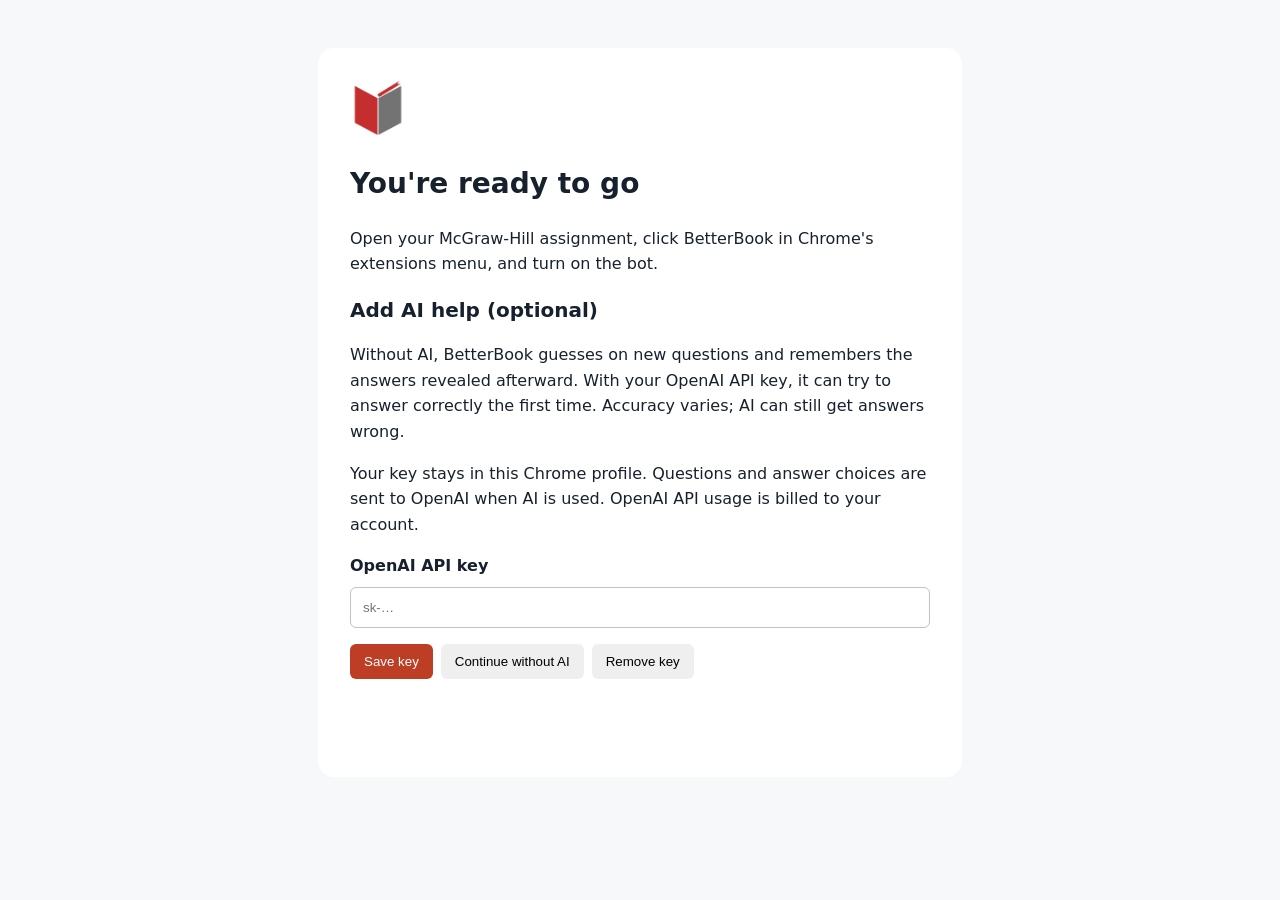
==== settings.html @ f976ea2b "Make installation keyless by default with optional AI settings and safe packaging" ====
<!doctype html>
<html lang="en"><head><meta charset="utf-8"><meta name="viewport" content="width=device-width,initial-scale=1"><title>BetterBook Settings</title><link rel="stylesheet" href="settings.css"><script src="settings.js" defer></script></head>
<body><main><img src="logo.png" width="56" height="56" alt=""><h1>You're ready to go</h1><p>Open your McGraw-Hill assignment, click BetterBook in Chrome's extensions menu, and turn on the bot.</p>
<h2>Add AI help (optional)</h2><p>Without AI, BetterBook guesses on new questions and remembers the answers revealed afterward. With your OpenAI API key, it can try to answer correctly the first time. Accuracy varies; AI can still get answers wrong.</p>
<p>Your key stays in this Chrome profile. Questions and answer choices are sent to OpenAI when AI is used. OpenAI API usage is billed to your account.</p>
<form id="settings"><label for="key">OpenAI API key</label><input id="key" type="password" autocomplete="off" spellcheck="false" placeholder="sk-…"><button type="submit">Save key</button><button id="skip" type="button">Continue without AI</button><button id="remove" type="button">Remove key</button></form><p id="status" role="status" aria-live="polite"></p></main></body></html>
---- settings.css ----
body{font:16px/1.6 system-ui,sans-serif;background:#f7f8fa;color:#17212d;margin:0}main{max-width:580px;margin:48px auto;padding:32px;background:white;border-radius:16px}h1{font-size:28px}h2{font-size:20px}label{display:block;font-weight:600}input{box-sizing:border-box;width:100%;padding:12px;margin:8px 0 16px;border:1px solid #bbc3cc;border-radius:6px}button{padding:10px 14px;margin:0 8px 8px 0;border:0;border-radius:6px;cursor:pointer}button[type=submit]{background:#bd3d25;color:white}#status{min-height:26px}@media(max-width:650px){main{margin:16px;padding:24px}}
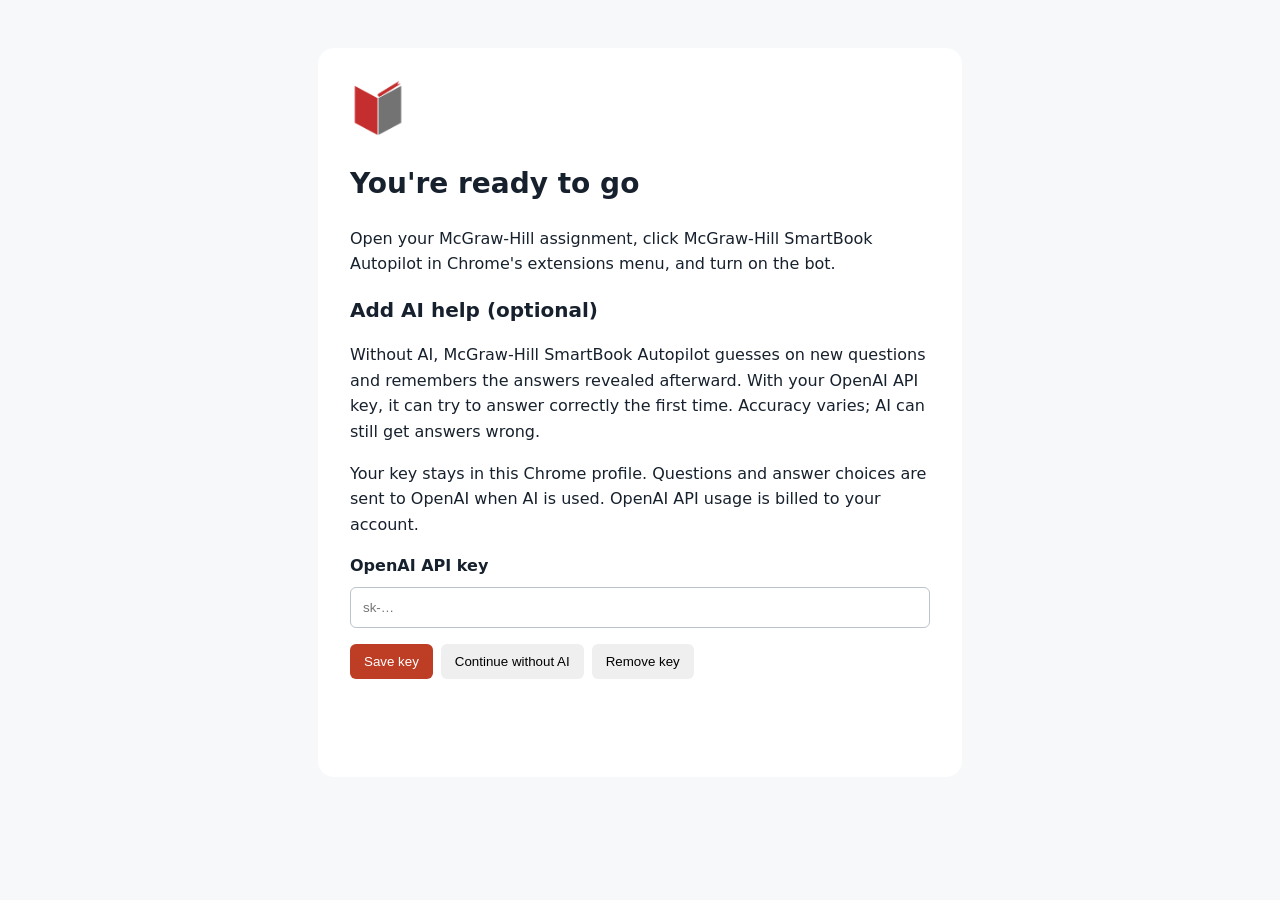
==== commit 2536e896: "Rename extension and distribution to McGraw-Hill SmartBook Autopilot" ====
--- a/settings.html
+++ b/settings.html
@@ -1,6 +1,6 @@
 <!doctype html>
-<html lang="en"><head><meta charset="utf-8"><meta name="viewport" content="width=device-width,initial-scale=1"><title>BetterBook Settings</title><link rel="stylesheet" href="settings.css"><script src="settings.js" defer></script></head>
-<body><main><img src="logo.png" width="56" height="56" alt=""><h1>You're ready to go</h1><p>Open your McGraw-Hill assignment, click BetterBook in Chrome's extensions menu, and turn on the bot.</p>
-<h2>Add AI help (optional)</h2><p>Without AI, BetterBook guesses on new questions and remembers the answers revealed afterward. With your OpenAI API key, it can try to answer correctly the first time. Accuracy varies; AI can still get answers wrong.</p>
+<html lang="en"><head><meta charset="utf-8"><meta name="viewport" content="width=device-width,initial-scale=1"><title>McGraw-Hill SmartBook Autopilot Settings</title><link rel="stylesheet" href="settings.css"><script src="settings.js" defer></script></head>
+<body><main><img src="logo.png" width="56" height="56" alt=""><h1>You're ready to go</h1><p>Open your McGraw-Hill assignment, click McGraw-Hill SmartBook Autopilot in Chrome's extensions menu, and turn on the bot.</p>
+<h2>Add AI help (optional)</h2><p>Without AI, McGraw-Hill SmartBook Autopilot guesses on new questions and remembers the answers revealed afterward. With your OpenAI API key, it can try to answer correctly the first time. Accuracy varies; AI can still get answers wrong.</p>
 <p>Your key stays in this Chrome profile. Questions and answer choices are sent to OpenAI when AI is used. OpenAI API usage is billed to your account.</p>
 <form id="settings"><label for="key">OpenAI API key</label><input id="key" type="password" autocomplete="off" spellcheck="false" placeholder="sk-…"><button type="submit">Save key</button><button id="skip" type="button">Continue without AI</button><button id="remove" type="button">Remove key</button></form><p id="status" role="status" aria-live="polite"></p></main></body></html>
